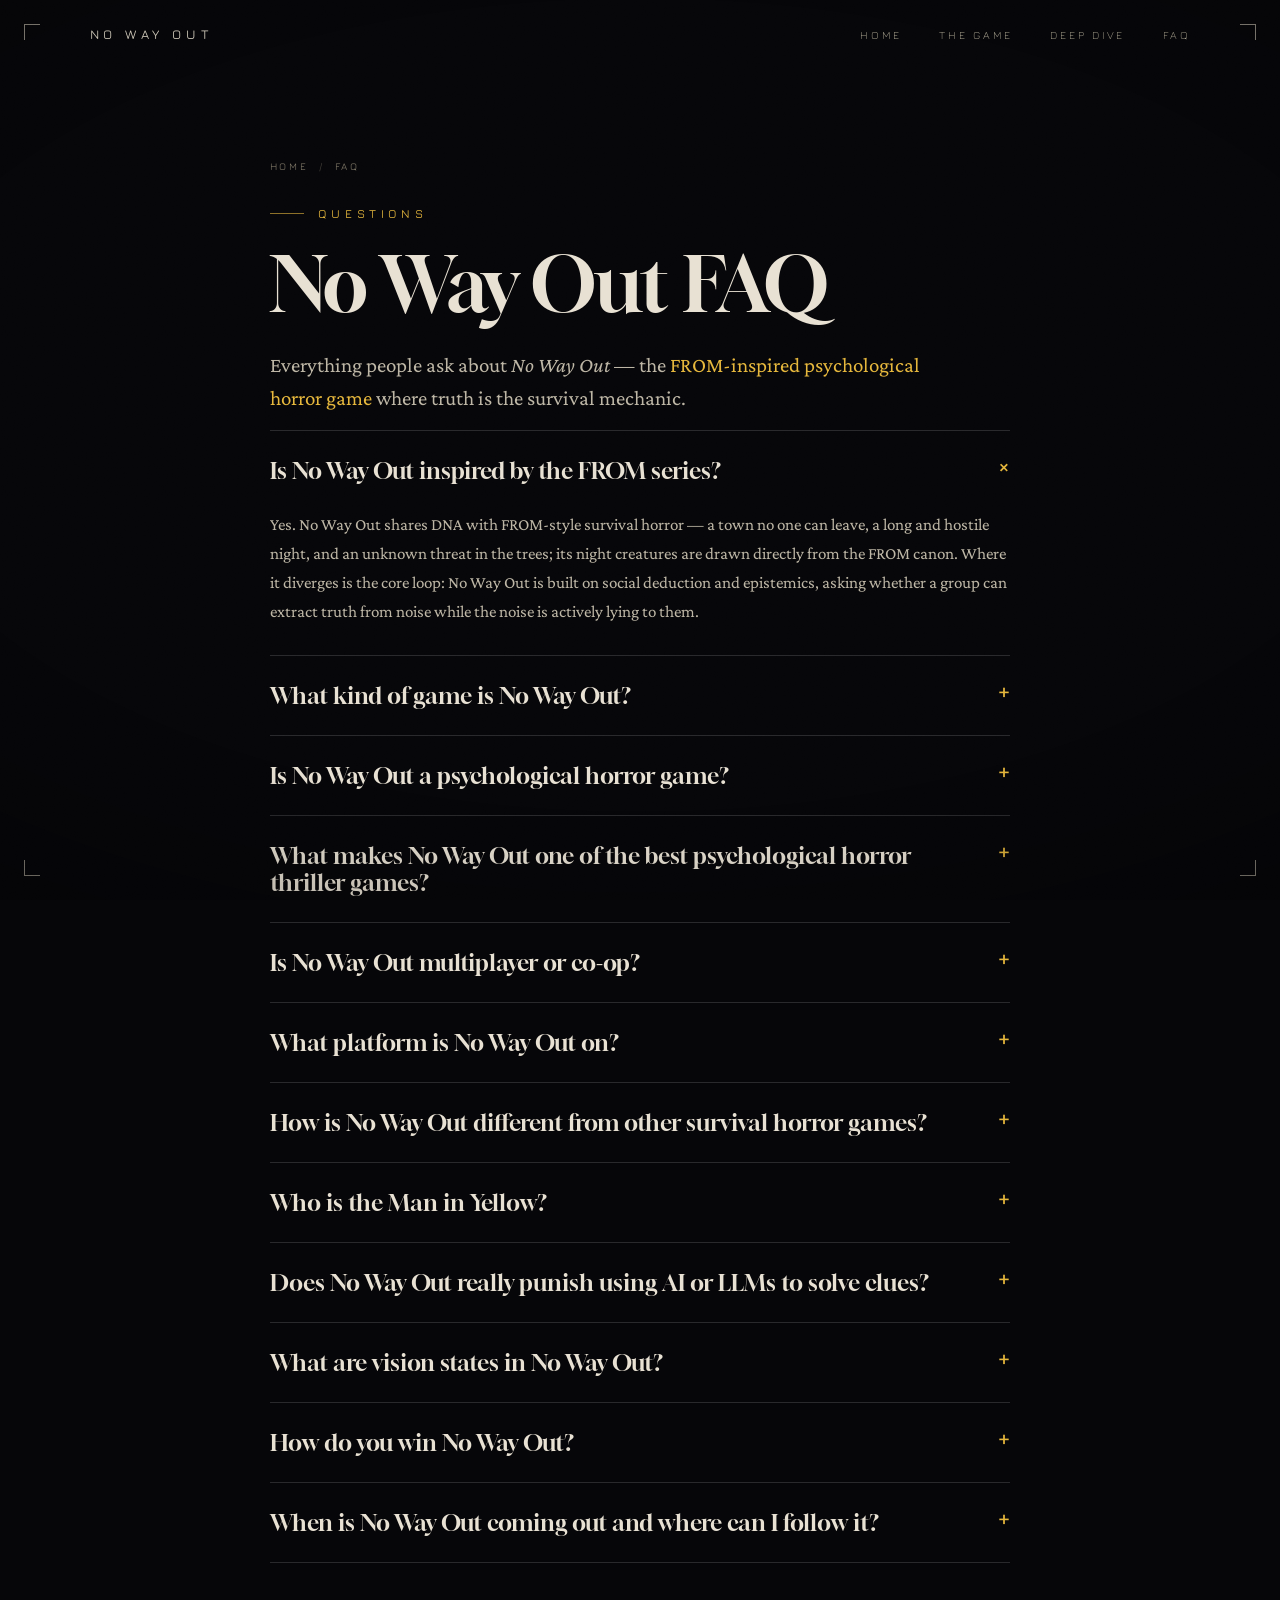
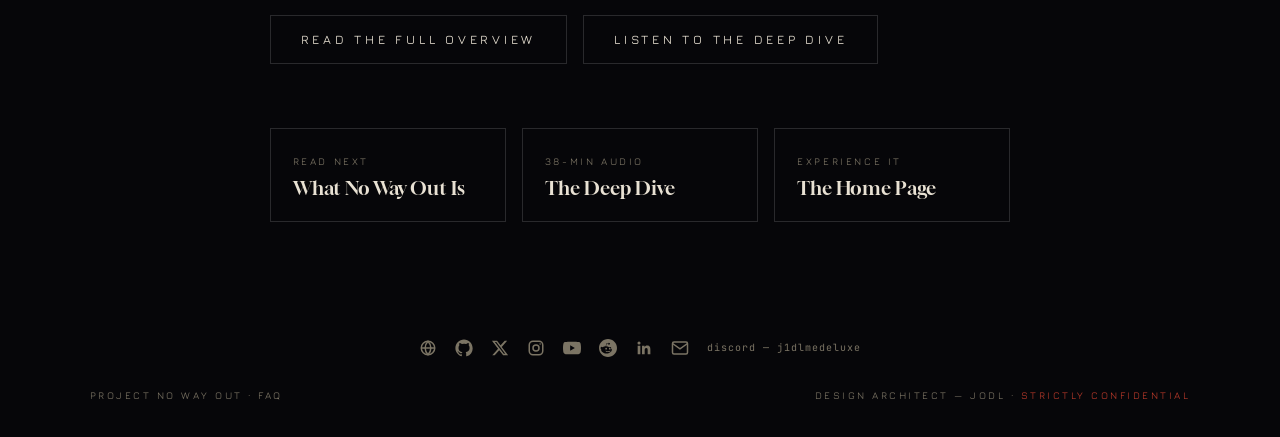
==== faq.html @ 16c3ba52 "seo: add Game, Deep Dive (podcast) and FAQ pages + internal linking New content pages (ranking surfa" ====
<!DOCTYPE html>
<html lang="en">
<head>
<meta charset="UTF-8">
<meta name="viewport" content="width=device-width, initial-scale=1.0">
<title>No Way Out FAQ — Psychological Horror Game Questions Answered</title>
<meta name="description" content="Frequently asked questions about No Way Out — the FROM-inspired psychological horror game for PC. Is it like FROM? Is it multiplayer? Who is the Man in Yellow? How do you win? Answers here.">
<meta name="keywords" content="No Way Out FAQ, No Way Out game, is No Way Out like FROM, FROM inspired game, psychological horror game, best psychological horror game, PC horror game, multiplayer horror, the Man in Yellow, No Way Out release date">
<meta name="author" content="JodLx Studio — Hriddhish Ranjan Sarkar">
<meta name="robots" content="index, follow, max-image-preview:large, max-snippet:-1">
<meta name="theme-color" content="#0a0a0d">
<meta name="color-scheme" content="dark">
<link rel="canonical" href="https://nowayout.jodlx.in/faq.html">

<meta property="og:type" content="article">
<meta property="og:site_name" content="No Way Out">
<meta property="og:title" content="No Way Out — FAQ">
<meta property="og:description" content="Is it like FROM? Is it multiplayer? Who is the Man in Yellow? How do you win? The No Way Out FAQ.">
<meta property="og:url" content="https://nowayout.jodlx.in/faq.html">
<meta property="og:image" content="https://nowayout.jodlx.in/assets/og-image.png">
<meta property="og:image:width" content="1918">
<meta property="og:image:height" content="1078">
<meta property="og:locale" content="en_US">
<meta name="twitter:card" content="summary_large_image">
<meta name="twitter:site" content="@har_ddy">
<meta name="twitter:creator" content="@har_ddy">
<meta name="twitter:title" content="No Way Out — FAQ">
<meta name="twitter:description" content="Is it like FROM? Is it multiplayer? Who is the Man in Yellow? The No Way Out FAQ.">
<meta name="twitter:image" content="https://nowayout.jodlx.in/assets/og-image.png">

<link rel="icon" href="assets/favicon.svg" type="image/svg+xml">
<link rel="apple-touch-icon" href="assets/og-image.png">

<script type="application/ld+json">
{
  "@context": "https://schema.org",
  "@graph": [
    {
      "@type": "BreadcrumbList",
      "itemListElement": [
        { "@type": "ListItem", "position": 1, "name": "Home", "item": "https://nowayout.jodlx.in/" },
        { "@type": "ListItem", "position": 2, "name": "FAQ", "item": "https://nowayout.jodlx.in/faq.html" }
      ]
    },
    {
      "@type": "FAQPage",
      "@id": "https://nowayout.jodlx.in/faq.html#faq",
      "mainEntity": [
        { "@type": "Question", "name": "Is No Way Out inspired by the FROM series?",
          "acceptedAnswer": { "@type": "Answer", "text": "Yes. No Way Out shares DNA with FROM-style survival horror — a town no one can leave, a long and hostile night, and an unknown threat in the trees; its night creatures are drawn directly from the FROM canon. Where it diverges is the core loop: No Way Out is built on social deduction and epistemics, asking whether a group can extract truth from noise while the noise is actively lying to them." } },
        { "@type": "Question", "name": "What kind of game is No Way Out?",
          "acceptedAnswer": { "@type": "Answer", "text": "No Way Out is an asymmetric psychological horror and social-deduction thriller for PC. Survival is the surface, pattern recognition is the game, and discernment — telling truth from a threat that mimics your allies — is the win condition." } },
        { "@type": "Question", "name": "Is No Way Out a psychological horror game?",
          "acceptedAnswer": { "@type": "Answer", "text": "Yes. No Way Out is a psychological horror thriller. The dread comes less from jump scares and more from paranoia, unreliable senses, and the realization that the most trustworthy person among you may be the thing trying to kill you." } },
        { "@type": "Question", "name": "What makes No Way Out one of the best psychological horror thriller games?",
          "acceptedAnswer": { "@type": "Answer", "text": "No Way Out treats horror as a test of epistemology under social pressure. Every match is solvable yet never the same, like chess with fog. That blend of FROM-inspired atmosphere with deep social deduction, real-world lore puzzles, and a threat that weaponizes your own trust is what sets it apart from typical survival-horror games." } },
        { "@type": "Question", "name": "Is No Way Out multiplayer or co-op?",
          "acceptedAnswer": { "@type": "Answer", "text": "Yes. No Way Out is a group game built around 3D proximity voice chat, factions, and social deduction. You survive together — but trust fractures, and information is scarce, physical, and zero-sum, which naturally breeds factions and misdirection within the team." } },
        { "@type": "Question", "name": "What platform is No Way Out on?",
          "acceptedAnswer": { "@type": "Answer", "text": "No Way Out is a PC horror game built for Windows." } },
        { "@type": "Question", "name": "How is No Way Out different from other survival horror games?",
          "acceptedAnswer": { "@type": "Answer", "text": "Most survival horror tests reflexes and resource management. No Way Out removes the neutral UI referee entirely and segregates reality through vision states, so players can no longer trust the game to confirm what is real. The win condition is discernment, not killing a boss." } },
        { "@type": "Question", "name": "Who is the Man in Yellow in No Way Out?",
          "acceptedAnswer": { "@type": "Answer", "text": "The Man in Yellow is the game's apex psychological threat — not a monster but a charismatic, helpful person who arrives the moment a strong player emerges. He is fully briefed, feeds the group accurate information to earn trust, and waits for the wrong moment to collapse it from inside. His only tell is that the town goes neutral around him." } },
        { "@type": "Question", "name": "Does No Way Out really punish using AI or LLMs to solve clues?",
          "acceptedAnswer": { "@type": "Answer", "text": "Yes — through the fraud chain. The game crafts clue fragments with predictable LLM hallucination paths. An AI will confidently return a beautifully structured but subtly wrong answer; following it feels exactly like genuine progress until the terminal link, where it silently disables your safehouse defenses. The lesson is epistemic hygiene: verify your sources." } },
        { "@type": "Question", "name": "What are vision states in No Way Out?",
          "acceptedAnswer": { "@type": "Answer", "text": "Vision states are segregated, individual realities triggered by anomalous artifacts, deep sleep, hallucinogenic flora, or low sanity. The affected player sees high-fidelity phantoms and clues while teammates see only someone shaking or catatonic. Harm taken in a vision translates to real wounds on the body in the waking world." } },
        { "@type": "Question", "name": "How do you win No Way Out?",
          "acceptedAnswer": { "@type": "Answer", "text": "A session ends only when the group commits to an extreme macro-bet: the Exodus (decode the structural map and escape) or the Purge (hunt the entities to their underground nests and destroy the core). Both require absolute coordination and information gathered from high-risk vision states." } },
        { "@type": "Question", "name": "When is No Way Out coming out and where can I follow it?",
          "acceptedAnswer": { "@type": "Answer", "text": "No Way Out is in development by JodLx Studio. Follow the project for updates on X (@har_ddy), Instagram, YouTube, Reddit, and Discord, all linked at the bottom of the site." } }
      ]
    }
  ]
}
</script>

<link rel="stylesheet" href="assets/style.css">
<link rel="stylesheet" href="assets/sections.css">
<link rel="stylesheet" href="assets/pages.css">
</head>
<body data-cycle-phase="night">

<div class="grain"></div>
<div class="vignette-fixed"></div>
<div class="corner-frame tl"></div><div class="corner-frame tr"></div>
<div class="corner-frame bl"></div><div class="corner-frame br"></div>

<nav class="nav">
  <a class="nav-mark" href="index.html">NO WAY OUT</a>
  <div class="nav-links">
    <a href="index.html">Home</a>
    <a href="game.html">The Game</a>
    <a href="podcast.html">Deep Dive</a>
    <a href="faq.html">FAQ</a>
  </div>
</nav>

<main class="page-main">
  <nav class="crumbs" aria-label="Breadcrumb">
    <a href="index.html">Home</a><span class="sep">/</span><span>FAQ</span>
  </nav>

  <div class="page-kicker">Questions</div>
  <h1 class="page-title">No Way Out FAQ</h1>
  <p class="page-lede">Everything people ask about <em>No Way Out</em> — the <span class="hl">FROM-inspired
    psychological horror game</span> where truth is the survival mechanic.</p>

  <div class="faq-list">
    <details class="faq-item" open>
      <summary>Is No Way Out inspired by the FROM series?<span class="faq-mark">+</span></summary>
      <div class="faq-a">Yes. No Way Out shares DNA with FROM-style survival horror — a town no one can leave, a long and
        hostile night, and an unknown threat in the trees; its night creatures are drawn directly from the FROM canon.
        Where it diverges is the core loop: No Way Out is built on social deduction and epistemics, asking whether a
        group can extract truth from noise while the noise is actively lying to them.</div>
    </details>
    <details class="faq-item">
      <summary>What kind of game is No Way Out?<span class="faq-mark">+</span></summary>
      <div class="faq-a">No Way Out is an asymmetric psychological horror and social-deduction thriller for PC. Survival
        is the surface, pattern recognition is the game, and discernment — telling truth from a threat that mimics your
        allies — is the win condition.</div>
    </details>
    <details class="faq-item">
      <summary>Is No Way Out a psychological horror game?<span class="faq-mark">+</span></summary>
      <div class="faq-a">Yes. No Way Out is a psychological horror thriller. The dread comes less from jump scares and
        more from paranoia, unreliable senses, and the realization that the most trustworthy person among you may be the
        thing trying to kill you.</div>
    </details>
    <details class="faq-item">
      <summary>What makes No Way Out one of the best psychological horror thriller games?<span class="faq-mark">+</span></summary>
      <div class="faq-a">No Way Out treats horror as a test of epistemology under social pressure. Every match is
        solvable yet never the same, like chess with fog. That blend of FROM-inspired atmosphere with deep social
        deduction, real-world lore puzzles, and a threat that weaponizes your own trust is what sets it apart from
        typical survival-horror games.</div>
    </details>
    <details class="faq-item">
      <summary>Is No Way Out multiplayer or co-op?<span class="faq-mark">+</span></summary>
      <div class="faq-a">Yes. No Way Out is a group game built around 3D proximity voice chat, factions, and social
        deduction. You survive together — but trust fractures, and information is scarce, physical, and zero-sum, which
        naturally breeds factions and misdirection within the team.</div>
    </details>
    <details class="faq-item">
      <summary>What platform is No Way Out on?<span class="faq-mark">+</span></summary>
      <div class="faq-a">No Way Out is a PC horror game built for Windows.</div>
    </details>
    <details class="faq-item">
      <summary>How is No Way Out different from other survival horror games?<span class="faq-mark">+</span></summary>
      <div class="faq-a">Most survival horror tests reflexes and resource management. No Way Out removes the neutral UI
        referee entirely and segregates reality through vision states, so players can no longer trust the game to confirm
        what is real. The win condition is discernment, not killing a boss.</div>
    </details>
    <details class="faq-item">
      <summary>Who is the Man in Yellow?<span class="faq-mark">+</span></summary>
      <div class="faq-a">The Man in Yellow is the game's apex psychological threat — not a monster but a charismatic,
        helpful person who arrives the moment a strong player emerges. He is fully briefed, feeds the group accurate
        information to earn trust, and waits for the wrong moment to collapse it from inside. His only tell is that the
        town goes neutral around him. Read more on <a href="game.html">the game page</a>.</div>
    </details>
    <details class="faq-item">
      <summary>Does No Way Out really punish using AI or LLMs to solve clues?<span class="faq-mark">+</span></summary>
      <div class="faq-a">Yes — through the fraud chain. The game crafts clue fragments with predictable LLM hallucination
        paths. An AI will confidently return a beautifully structured but subtly wrong answer; following it feels exactly
        like genuine progress until the terminal link, where it silently disables your safehouse defenses. The lesson is
        epistemic hygiene: verify your sources.</div>
    </details>
    <details class="faq-item">
      <summary>What are vision states in No Way Out?<span class="faq-mark">+</span></summary>
      <div class="faq-a">Vision states are segregated, individual realities triggered by anomalous artifacts, deep sleep,
        hallucinogenic flora, or low sanity. The affected player sees high-fidelity phantoms and clues while teammates
        see only someone shaking or catatonic. Harm taken in a vision translates to real wounds on the body in the
        waking world.</div>
    </details>
    <details class="faq-item">
      <summary>How do you win No Way Out?<span class="faq-mark">+</span></summary>
      <div class="faq-a">A session ends only when the group commits to an extreme macro-bet: the Exodus (decode the
        structural map and escape) or the Purge (hunt the entities to their underground nests and destroy the core). Both
        require absolute coordination and information gathered from high-risk vision states.</div>
    </details>
    <details class="faq-item">
      <summary>When is No Way Out coming out and where can I follow it?<span class="faq-mark">+</span></summary>
      <div class="faq-a">No Way Out is in development by JodLx Studio. Follow the project for updates on X (@har_ddy),
        Instagram, YouTube, Reddit, and Discord — all linked at the bottom of this page.</div>
    </details>
  </div>

  <div class="page-cta">
    <a href="game.html" class="btn">Read the full overview</a>
    <a href="podcast.html" class="btn ghost">Listen to the Deep Dive</a>
  </div>

  <div class="related">
    <a href="game.html"><span class="r-k">Read next</span><span class="r-t">What No Way Out Is</span></a>
    <a href="podcast.html"><span class="r-k">38-min audio</span><span class="r-t">The Deep Dive</span></a>
    <a href="index.html"><span class="r-k">Experience it</span><span class="r-t">The Home Page</span></a>
  </div>
</main>

<footer>
  <nav class="footer-socials" aria-label="Connect with the developer">
    <a href="https://portfolio.jodlx.in/" target="_blank" rel="me noopener noreferrer" title="Portfolio" aria-label="Portfolio"><svg viewBox="0 0 24 24" fill="none" stroke="currentColor" stroke-width="2" width="18" height="18"><circle cx="12" cy="12" r="9"/><path d="M3 12h18"/><path d="M12 3c2.5 2.6 3.8 5.7 3.8 9s-1.3 6.4-3.8 9c-2.5-2.6-3.8-5.7-3.8-9S9.5 5.6 12 3z"/></svg></a>
    <a href="https://github.com/JodLHarDxD/no-way-out" target="_blank" rel="me noopener noreferrer" title="GitHub" aria-label="GitHub"><svg viewBox="0 0 24 24" fill="currentColor" width="18" height="18"><path d="M12 .5C5.73.5.5 5.74.5 12.02c0 5.08 3.29 9.39 7.86 10.91.58.11.79-.25.79-.55v-2.02c-3.2.7-3.87-1.37-3.87-1.37-.52-1.33-1.28-1.68-1.28-1.68-1.05-.72.08-.7.08-.7 1.16.08 1.77 1.2 1.77 1.2 1.03 1.77 2.7 1.26 3.36.97.1-.75.4-1.27.73-1.56-2.55-.29-5.23-1.28-5.23-5.7 0-1.26.45-2.28 1.18-3.08-.12-.29-.51-1.46.11-3.05 0 0 .97-.31 3.17 1.18a11 11 0 0 1 5.77 0c2.2-1.49 3.17-1.18 3.17-1.18.62 1.59.23 2.76.11 3.05.74.8 1.18 1.82 1.18 3.08 0 4.43-2.69 5.4-5.25 5.69.41.36.77 1.06.77 2.14v3.17c0 .31.21.67.8.55A10.53 10.53 0 0 0 23.5 12.02C23.5 5.74 18.27.5 12 .5z"/></svg></a>
    <a href="https://x.com/har_ddy" target="_blank" rel="me noopener noreferrer" title="X / Twitter" aria-label="X / Twitter"><svg viewBox="0 0 24 24" fill="currentColor" width="18" height="18"><path d="M18.244 2.25h3.308l-7.227 8.26 8.502 11.24H16.17l-5.214-6.817L4.99 21.75H1.68l7.73-8.835L1.254 2.25H8.08l4.713 6.231zm-1.161 17.52h1.833L7.084 4.126H5.117z"/></svg></a>
    <a href="https://www.instagram.com/jodlxhrs_/" target="_blank" rel="me noopener noreferrer" title="Instagram" aria-label="Instagram"><svg viewBox="0 0 24 24" fill="none" stroke="currentColor" stroke-width="2" width="18" height="18"><rect x="3" y="3" width="18" height="18" rx="5"/><circle cx="12" cy="12" r="4"/><circle cx="17.5" cy="6.5" r="1" fill="currentColor" stroke="none"/></svg></a>
    <a href="https://www.youtube.com/@JodLHrs" target="_blank" rel="me noopener noreferrer" title="YouTube" aria-label="YouTube"><svg viewBox="0 0 24 24" fill="currentColor" width="18" height="18"><path d="M23.5 6.2a3.02 3.02 0 0 0-2.12-2.14C19.5 3.55 12 3.55 12 3.55s-7.5 0-9.38.51A3.02 3.02 0 0 0 .5 6.2 31.5 31.5 0 0 0 0 12a31.5 31.5 0 0 0 .5 5.8 3.02 3.02 0 0 0 2.12 2.14c1.88.51 9.38.51 9.38.51s7.5 0 9.38-.51a3.02 3.02 0 0 0 2.12-2.14A31.5 31.5 0 0 0 24 12a31.5 31.5 0 0 0-.5-5.8zM9.55 15.57V8.43L15.82 12l-6.27 3.57z"/></svg></a>
    <a href="https://www.reddit.com/user/JodlxHrs/" target="_blank" rel="me noopener noreferrer" title="Reddit" aria-label="Reddit"><svg viewBox="0 0 24 24" fill="currentColor" width="18" height="18"><path d="M12 0C5.37 0 0 5.37 0 12c0 6.63 5.37 12 12 12s12-5.37 12-12C24 5.37 18.63 0 12 0zm5.01 13.47c.04.26.06.53.06.8 0 2.73-3.18 4.94-7.1 4.94s-7.1-2.21-7.1-4.94c0-.28.02-.55.07-.82a1.6 1.6 0 0 1-.92-1.45 1.6 1.6 0 0 1 2.72-1.15 7.83 7.83 0 0 1 4.21-1.33l.8-3.76 2.61.56a1.13 1.13 0 1 1 .14.56l-2.34-.5-.71 3.36a7.82 7.82 0 0 1 4.15 1.33 1.6 1.6 0 0 1 2.72 1.16c0 .63-.37 1.18-.92 1.43zM8.4 12.9a1.13 1.13 0 1 0 2.26 0 1.13 1.13 0 0 0-2.26 0zm6.32 2.86c-.74.74-2.27.8-2.72.8-.45 0-1.98-.06-2.72-.8a.3.3 0 0 0-.42.42c.93.93 2.72 1 3.14 1 .42 0 2.21-.07 3.14-1a.3.3 0 1 0-.42-.42zm-.34-1.73a1.13 1.13 0 1 0 0-2.26 1.13 1.13 0 0 0 0 2.26z"/></svg></a>
    <a href="https://www.linkedin.com/in/hriddhish-ranjan-sarkar/" target="_blank" rel="me noopener noreferrer" title="LinkedIn" aria-label="LinkedIn"><svg viewBox="0 0 24 24" fill="currentColor" width="18" height="18"><path d="M20.45 20.45h-3.55v-5.57c0-1.33-.02-3.04-1.85-3.04-1.85 0-2.13 1.44-2.13 2.94v5.67H9.36V9.01h3.41v1.56h.05c.48-.9 1.65-1.85 3.39-1.85 3.62 0 4.29 2.38 4.29 5.48v6.25zM5.34 7.43a2.06 2.06 0 1 1 0-4.12 2.06 2.06 0 0 1 0 4.12zM7.12 20.45H3.56V9.01h3.56v11.44z"/></svg></a>
    <a href="mailto:jodl.hrs03@gmail.com" rel="me" title="Email" aria-label="Email"><svg viewBox="0 0 24 24" fill="none" stroke="currentColor" stroke-width="2" width="18" height="18"><path d="M4 4h16c1.1 0 2 .9 2 2v12c0 1.1-.9 2-2 2H4c-1.1 0-2-.9-2-2V6c0-1.1.9-2 2-2z"/><polyline points="22,6 12,13 2,6"/></svg></a>
    <span class="footer-disc">discord — j1dlmedeluxe</span>
  </nav>
  <span>Project No Way Out &middot; FAQ</span>
  <span>Design Architect — Jodl &middot; <span style="color:var(--blood)">Strictly Confidential</span></span>
</footer>

</body>
</html>
---- assets/style.css ----
/* ============================================================
   NO WAY OUT — core stylesheet
   ============================================================ */

@font-face{font-family:'Gloock';src:url('../fonts/Gloock-Regular.ttf');font-weight:400;font-display:swap}
@font-face{font-family:'Crimson';src:url('../fonts/CrimsonPro-Regular.ttf');font-weight:400;font-display:swap}
@font-face{font-family:'Crimson';src:url('../fonts/CrimsonPro-Italic.ttf');font-weight:400;font-style:italic;font-display:swap}
@font-face{font-family:'Crimson';src:url('../fonts/CrimsonPro-Bold.ttf');font-weight:700;font-display:swap}
@font-face{font-family:'Mono';src:url('../fonts/JetBrainsMono-Regular.ttf');font-weight:400;font-display:swap}
@font-face{font-family:'Mono';src:url('../fonts/JetBrainsMono-Bold.ttf');font-weight:700;font-display:swap}
@font-face{font-family:'Label';src:url('../fonts/Jura-Light.ttf');font-weight:300;font-display:swap}
@font-face{font-family:'Label';src:url('../fonts/Jura-Medium.ttf');font-weight:500;font-display:swap}
@font-face{font-family:'Italiana';src:url('../fonts/Italiana-Regular.ttf');font-display:swap}

:root{
  /* Night palette (default) */
  --void:#050506; --ink:#0a0a0d; --ink2:#101016; --panel:#15141b; --panel2:#1a1924;
  --line: rgba(255,255,255,.08); --line2: rgba(255,255,255,.14);
  --bone:#e8e1d3; --bone2:#bdb6a5; --ash:#7b7464; --ash2:#4d473c;
  --blood:#b8392a; --blood2:#7e2218; --blood-glow: rgba(184,57,42,.35);
  --yellow:#e6b73c; --yellow-hot:#f4d268; --yellow-deep:#7e5e14; --yellow-glow: rgba(230,183,60,.35);
  --moss:#4a8670; --moss-b:#6fae93; --moss-d:#1d352c;
  --vision:#8b6bc4; --vision-b:#ab8fdb;
  --ease: cubic-bezier(.16,.84,.32,1);
  --theme-transition: 4s ease-in-out;
  --cycle-progress: 0;
  --cycle-local: 0;
  --cycle-warmth: 0.1;
  --cycle-brightness: 0;
  --cycle-hue-shift: 220;
  --sky-tint: rgba(82,108,168,0.07);
}

/* Phase-scoped palette shifts (subtle) */
body[data-cycle-phase="dawn"] {
  --void: color-mix(in srgb, #050506 88%, #1d352c 12%);
  --ink: color-mix(in srgb, #0a0a0d 85%, #1d352c 15%);
  --bone: color-mix(in srgb, #e8e1d3 90%, #c8ddd4 10%);
  --yellow-glow: rgba(230,183,60,.28);
}
body[data-cycle-phase="scouting"] {
  --void: color-mix(in srgb, #050506 92%, #2a2824 8%);
  --ink: color-mix(in srgb, #0a0a0d 90%, #1e1c18 10%);
  --bone2: color-mix(in srgb, #bdb6a5 92%, #d4cfc4 8%);
}
body[data-cycle-phase="race"] {
  --void: color-mix(in srgb, #050506 90%, #1a1508 10%);
  --ink: color-mix(in srgb, #0a0a0d 88%, #141008 12%);
  --yellow-glow: rgba(230,183,60,.45);
  --bone: color-mix(in srgb, #e8e1d3 88%, #f0e4c8 12%);
}
body[data-cycle-phase="lockdown"] {
  --void: color-mix(in srgb, #050506 94%, #12100c 6%);
  --ink: color-mix(in srgb, #0a0a0d 92%, #0e0c0a 8%);
  --ash: color-mix(in srgb, #7b7464 90%, #5a5448 10%);
}
body[data-cycle-phase="night"] {
  --void:#060609; --ink:#0d0e15;
}

body {
  transition: background-color var(--theme-transition), color var(--theme-transition);
}
body *:not(canvas):not(svg):not(path):not(line):not(circle) {
  transition: background-color var(--theme-transition), border-color var(--theme-transition), color var(--theme-transition), box-shadow var(--theme-transition);
}

*{margin:0;padding:0;box-sizing:border-box}
html{scroll-behavior:smooth}
body{
  background:var(--void); color:var(--bone2);
  font-family:'Crimson',Georgia,serif;
  overflow-x:hidden;
  -webkit-font-smoothing:antialiased;
}
::selection{background:var(--yellow-deep);color:var(--bone)}

img,canvas{display:block;max-width:100%}
canvas[data-forest],canvas[data-embers],canvas[data-leaves],canvas[data-dust],canvas[data-rain]{max-width:none}
.atmos-canvas{position:absolute;inset:0;width:100%;height:100%;z-index:0;pointer-events:none}
.section > .wrap{position:relative;z-index:5}
a{color:inherit;text-decoration:none}
.sr-only{position:absolute;width:1px;height:1px;overflow:hidden;clip:rect(0,0,0,0)}

/* ---------- grain overlay, global ---------- */
.grain{
  position:fixed;inset:0;z-index:200;pointer-events:none;opacity:.05;mix-blend-mode:overlay;
  background-image:url("data:image/svg+xml,%3Csvg xmlns='http://www.w3.org/2000/svg' width='160' height='160'%3E%3Cfilter id='n'%3E%3CfeTurbulence type='fractalNoise' baseFrequency='0.9' numOctaves='2' stitchTiles='stitch'/%3E%3CfeColorMatrix type='saturate' values='0'/%3E%3C/filter%3E%3Crect width='100%25' height='100%25' filter='url(%23n)'/%3E%3C/svg%3E");
}
#sky-veil{
  position:fixed;inset:0;z-index:198;pointer-events:none;
  background:radial-gradient(120% 80% at 50% 20%, var(--sky-tint) 0%, transparent 65%);
  opacity:.4;transition:opacity 6s ease-in-out, background 6s ease-in-out;
  mix-blend-mode:screen;
}
.vignette-fixed{
  position:fixed;inset:0;z-index:199;pointer-events:none;
  background:radial-gradient(120% 90% at 50% 45%, transparent 50%, rgba(0,0,0,.55) 100%);
}

/* ---------- typography ---------- */
h1,h2,h3{font-family:'Gloock',serif;font-weight:400;letter-spacing:-.01em;line-height:1}
.kicker{
  display:inline-flex;align-items:center;gap:14px;
  font-family:'Label',sans-serif;font-weight:500;font-size:12px;letter-spacing:.4em;
  text-transform:uppercase;color:var(--accent,var(--bone));
}
.kicker::before{content:"";width:30px;height:1px;background:currentColor;opacity:.8}
.eyebrow{
  font-family:'Label',sans-serif;font-weight:300;font-size:10.5px;letter-spacing:.32em;
  text-transform:uppercase;color:var(--ash);
}
.lead{font-size:clamp(18px,1.7vw,22px);line-height:1.55;color:var(--bone2)}
.body-text{font-size:clamp(16px,1.2vw,18px);line-height:1.65;color:var(--bone2)}
.body-text b{color:var(--bone);font-weight:700}
.pull{font-family:'Crimson',serif;font-style:italic;font-weight:400;color:var(--bone);line-height:1.3}
.mono{font-family:'Mono',monospace;font-size:12.5px;letter-spacing:.02em;color:var(--bone2)}
em{font-style:italic}

.section{position:relative;width:100%;overflow:hidden}
.wrap{max-width:1280px;margin:0 auto;padding-left:7vw;padding-right:7vw}
@media(max-width:760px){.wrap{padding-left:24px;padding-right:24px}}

.fog{position:absolute;border-radius:50%;filter:blur(70px);pointer-events:none;z-index:1}

.hairline{height:1px;background:linear-gradient(90deg,transparent,var(--line2),transparent)}

.btn{
  display:inline-flex;align-items:center;gap:12px;padding:16px 30px;
  font-family:'Label',sans-serif;font-weight:500;font-size:12.5px;letter-spacing:.3em;text-transform:uppercase;
  border:1px solid var(--line2);color:var(--bone);background:transparent;cursor:pointer;
  transition:all .4s var(--ease);position:relative;overflow:hidden;
}
.btn::before{
  content:"";position:absolute;inset:0;background:var(--yellow);opacity:0;transition:opacity .4s var(--ease);z-index:-1;
}
.btn:hover{border-color:var(--yellow);color:var(--void)}
.btn:hover::before{opacity:1}
.btn.ghost:hover{color:var(--yellow);border-color:var(--yellow)}
.btn.ghost::before{display:none}

/* hover effects */
.lib-card, .cost-card, .diff-card, .card {
  transition: transform 0.6s var(--ease), box-shadow 0.6s var(--ease), border-color 0.6s var(--ease);
  perspective: 1000px;
}

.lib-card:hover, .cost-card:hover, .diff-card:hover, .card:hover {
  border-color: var(--yellow);
  box-shadow: 0 0 20px var(--yellow-glow);
  animation: nwo-pulse-glow 2s infinite;
}

@keyframes nwo-pulse-glow {
  0%, 100% { box-shadow: 0 0 15px var(--yellow-glow); }
  50% { box-shadow: 0 0 30px var(--yellow-glow); }
}

.body-text, h1, h2, h3, h4 {
  transition: color 0.4s var(--ease);
}
.body-text:hover { color: var(--bone); }
h1:hover, h2:hover, h3:hover, h4:hover { color: var(--yellow-hot); }

/* reveal-on-scroll */
.reveal{opacity:0;transform:translateY(36px);transition:opacity 1s var(--ease),transform 1s var(--ease)}
.reveal.in{opacity:1;transform:translateY(0)}

/* floating animation */
@keyframes nwo-float {
  0%, 100% { transform: translateY(0); }
  50% { transform: translateY(-10px); }
}
.float-anim { animation: nwo-float 4s ease-in-out infinite; }

@keyframes nwo-breathe {
  0%, 100% { background-position: 50% 0%; filter: brightness(1); }
  50% { background-position: 50% 8%; filter: brightness(1.04); }
}
.reveal-delay-1{transition-delay:.12s}
.reveal-delay-2{transition-delay:.24s}
.reveal-delay-3{transition-delay:.36s}
.reveal-delay-4{transition-delay:.48s}

@media (prefers-reduced-motion: reduce){
  *{animation-duration:.001ms !important;animation-iteration-count:1 !important;transition-duration:.001ms !important;scroll-behavior:auto !important}
}

/* focus visibility */
a:focus-visible,button:focus-visible{outline:2px solid var(--yellow);outline-offset:3px}

/* ---------- dev cycle panel (localhost or ?dev only) ---------- */
.cyc-dev{
  position:fixed;left:18px;bottom:18px;z-index:300;width:232px;
  font-family:'Mono',monospace;color:var(--bone2);
  background:rgba(8,8,12,.82);border:1px solid var(--line2);
  backdrop-filter:blur(8px);border-radius:4px;overflow:hidden;
  box-shadow:0 8px 30px rgba(0,0,0,.5);
}
.cyc-dev-head{display:flex;align-items:center;justify-content:space-between;
  padding:8px 10px;border-bottom:1px solid var(--line)}
.cyc-dev-title{font-size:9.5px;letter-spacing:.22em;color:var(--bone)}
.cyc-dev-min{background:none;border:none;color:var(--bone2);cursor:pointer;font-size:15px;line-height:1;padding:0 5px}
.cyc-dev-body{padding:10px;display:flex;flex-direction:column;gap:9px}
.cyc-dev.collapsed .cyc-dev-body{display:none}
.cyc-dev-phases{display:flex;flex-wrap:wrap;gap:5px}
.cyc-dev-phases button{
  flex:1 0 auto;font-family:'Mono';font-size:9px;letter-spacing:.06em;text-transform:uppercase;
  padding:6px 7px;border:1px solid var(--line2);background:transparent;color:var(--bone2);
  cursor:pointer;border-radius:2px;transition:border-color .2s,color .2s,background .2s}
.cyc-dev-phases button:hover{border-color:var(--yellow);color:var(--bone)}
.cyc-dev-phases button.active{border-color:var(--yellow);background:rgba(230,183,60,.14);color:var(--yellow-hot)}
.cyc-dev-slider{width:100%;accent-color:var(--yellow);cursor:pointer}
.cyc-dev-readout{display:flex;justify-content:space-between;font-size:10px;color:var(--ash)}
.cyc-dev-phase-now{color:var(--bone2);text-transform:uppercase;letter-spacing:.1em}
.cyc-dev-pct{color:var(--bone2)}
.cyc-dev-pause{font-family:'Mono';font-size:10px;letter-spacing:.1em;
  padding:7px;border:1px solid var(--line2);background:transparent;color:var(--bone);cursor:pointer;border-radius:2px}
.cyc-dev-pause.on{border-color:var(--yellow);color:var(--yellow)}
---- assets/sections.css ----
/* ============================================================
   NO WAY OUT — section styles
   ============================================================ */

/* ---------- NAV ---------- */
.nav{
  position:fixed;top:0;left:0;right:0;z-index:100;
  display:flex;align-items:center;justify-content:space-between;
  padding:26px 7vw;mix-blend-mode:difference;
  transition:padding .4s var(--ease);
}
.nav.scrolled{padding:16px 7vw;backdrop-filter:blur(6px)}
.nav-mark{font-family:'Label';font-weight:500;font-size:13px;letter-spacing:.35em;color:var(--bone)}
.nav-links{display:flex;gap:38px}
.nav-links a{font-family:'Label';font-weight:300;font-size:11px;letter-spacing:.25em;text-transform:uppercase;color:var(--bone2);transition:color .3s}
.nav-links a:hover{color:var(--yellow)}
@media(max-width:760px){.nav-links{display:none}}

/* ---------- HERO ---------- */
/* .hero is a tall scroll track; .hero-sticky pins the scene for the duration of
   the wordmark stretch/compress choreography, then releases to scroll away. */
.hero{position:relative;z-index:2;height:190vh}
.hero-sticky{
  position:sticky;top:0;height:100svh;min-height:680px;overflow:visible;
  display:flex;flex-direction:column;justify-content:center;
  /* Exact "night" key art (page_01): cool blue-grey top glow → indigo mids → cool vignette */
  background:radial-gradient(130% 85% at 50% 5%,
    #1c1c29 0%,
    #15161f 22%,
    #0e0f17 48%,
    #090a0f 76%,
    #060609 100%);
  background-size:100% 120%;
  animation:nwo-breathe 10s ease-in-out infinite;
}
/* fade tops (crowns dissolve into sky, no hard clip at canvas edge) AND bottoms
   (forest melts into the next section) so the forest reads as one continuous scene */
.hero-trees-far{position:absolute;left:0;right:0;bottom:0;width:100%;height:66%;z-index:2;opacity:.82;
  -webkit-mask-image:linear-gradient(to bottom,transparent 0,#000 14%,#000 68%,transparent 100%);mask-image:linear-gradient(to bottom,transparent 0,#000 14%,#000 68%,transparent 100%)}
.hero-trees-near{position:absolute;left:0;right:0;bottom:-7vh;width:100%;height:59%;z-index:4;
  -webkit-mask-image:linear-gradient(to bottom,transparent 0,#000 16%,#000 56%,transparent 100%);mask-image:linear-gradient(to bottom,transparent 0,#000 16%,#000 56%,transparent 100%)}
.hero-particles{position:absolute;inset:0;width:100%;height:100%;z-index:3;pointer-events:none}
.hero-figure-wrap{position:absolute;z-index:5;pointer-events:none;transition:filter 1.4s ease}
.hero-glow{position:absolute;border-radius:50%;background:radial-gradient(circle,var(--yellow-glow),transparent 70%);pointer-events:none;z-index:3}

.hero-content{position:relative;z-index:10;padding:0 7vw;text-align:center;transform:translateY(15vh)}
.hero-kicker{font-family:'Label';font-weight:300;font-size:13px;letter-spacing:1.1em;color:var(--bone2);
  padding-left:1.1em;opacity:0;animation:hfade 1.2s var(--ease) .4s forwards}
.hero-title{
  font-size:clamp(64px,12vw,196px);color:var(--bone);margin-top:10px;
  opacity:0;letter-spacing:-.01em;white-space:nowrap;
  animation:htitle 1.6s var(--ease) .7s forwards;
  text-shadow:0 0 80px rgba(0,0,0,.8);
}
/* each glyph stretches/thins about its own centre (per-character physics) */
.hero-ch{display:inline-block;transform-origin:50% 0%;backface-visibility:hidden;will-change:transform}
.hero-sub{
  display:flex;align-items:center;justify-content:center;gap:20px;margin-top:20px;
  font-family:'Label';font-weight:300;font-size:clamp(10px,1.1vw,13px);letter-spacing:.4em;
  color:var(--bone2);text-transform:uppercase;opacity:0;animation:hfade 1.2s var(--ease) 1.5s forwards;
}
.hero-sub .ln{width:70px;height:1px;background:linear-gradient(90deg,transparent,var(--ash))}
.hero-sub .ln.r{background:linear-gradient(90deg,var(--ash),transparent)}
.hero-tagline{
  margin-top:30px;font-size:clamp(17px,1.8vw,24px);color:var(--bone2);font-style:italic;
  opacity:0;animation:hfade 1.4s var(--ease) 1.9s forwards;
}
@keyframes hfade{to{opacity:1}}
@keyframes htitle{to{opacity:1}}

.hero-scroll{
  position:absolute;bottom:34px;left:50%;transform:translateX(-50%);z-index:10;
  display:flex;flex-direction:column;align-items:center;gap:10px;
  opacity:0;animation:hfade 1s ease 2.6s forwards;
}
.hero-scroll .line{width:1px;height:42px;background:linear-gradient(180deg,var(--ash),transparent);
  animation:scrolldraw 2.4s ease-in-out infinite}
@keyframes scrolldraw{0%{transform:scaleY(0);transform-origin:top}50%{transform:scaleY(1);transform-origin:top}50.01%{transform-origin:bottom}100%{transform:scaleY(0);transform-origin:bottom}}
.hero-scroll span{font-family:'Label';font-size:10px;letter-spacing:.3em;color:var(--ash);text-transform:uppercase}

@media(max-width:760px){
  .hero-sticky{min-height:760px}
  .hero-content{padding-bottom:7vh}
  .hero-trees-far{height:40%}
  .hero-trees-near{height:30%}
  .hero-sub{flex-direction:column;gap:8px}
  .hero-sub .ln{display:none}
}

.corner-frame{position:fixed;z-index:50;width:16px;height:16px;border-color:var(--line2);pointer-events:none;opacity:.7}
.corner-frame.tl{top:24px;left:24px;border-top:1px solid;border-left:1px solid}
.corner-frame.tr{top:24px;right:24px;border-top:1px solid;border-right:1px solid}
.corner-frame.bl{bottom:24px;left:24px;border-bottom:1px solid;border-left:1px solid}
.corner-frame.br{bottom:24px;right:24px;border-bottom:1px solid;border-right:1px solid}
@media(max-width:760px){.corner-frame{display:none}}

/* ---------- THESIS ---------- */
.thesis{
  background: transparent;
  padding:14vh 0;position:relative;
}
.thesis-q{font-family:'Crimson';font-style:italic;font-weight:400;
  font-size:clamp(26px,3.6vw,46px);line-height:1.4;max-width:1100px;color:var(--bone)}
.thesis-q .hl{color:var(--yellow)}
.thesis-grid{display:grid;grid-template-columns:1.1fr 1fr;gap:70px;margin-top:8vh;align-items:start}
@media(max-width:860px){.thesis-grid{grid-template-columns:1fr;gap:36px}}
.thesis-trinity{display:flex;flex-direction:column;gap:18px}
.trinity-row{display:flex;align-items:baseline;gap:18px;padding-bottom:16px;border-bottom:1px solid var(--line)}
.trinity-row:last-child{border-bottom:none}
.trinity-num{font-family:'Mono';font-size:12px;color:var(--ash);width:24px}
.trinity-word{font-family:'Italiana';font-size:26px;color:var(--bone)}
.trinity-word.y{color:var(--yellow)}

/* ---------- WAR DIAGRAM ---------- */
.war{
  background:radial-gradient(110% 90% at 50% 40%, var(--void) 0%, var(--ink) 80%);
  padding:16vh 0;position:relative;
}
.war-center-glow{animation:war-glow-pulse 5s ease-in-out infinite}
@keyframes war-glow-pulse{
  0%,100%{opacity:1}
  50%{opacity:.55}
}
.war-diagram{position:relative;width:100%;max-width:980px;margin:8vh auto 0;aspect-ratio:16/11.4}
.war-svg{position:absolute;inset:0;width:100%;height:100%}
.war-node{position:absolute;text-align:center;transform:translate(-50%,-50%);width:240px}
.war-node h3{font-size:clamp(22px,2.6vw,34px);margin-top:14px}
.war-node p{font-family:'Mono';font-size:11px;color:var(--bone2);margin-top:6px;letter-spacing:.02em}
.war-dot{width:14px;height:14px;border-radius:50%;margin:0 auto;}

.hide-mobile{display:block}
.show-mobile{display:none}
.war-mobile{max-width:480px;margin:0 auto}
.war-mobile-node{text-align:center;padding:20px 0}
.war-mobile-node h3{font-size:24px;margin-top:12px}
.war-mobile-node p{font-family:'Mono';font-size:11px;color:var(--bone2);margin-top:6px}
.war-mobile-line{width:1px;height:34px;background:linear-gradient(180deg,var(--line2),var(--line2));margin:0 auto;opacity:.5}
.war-mobile-pair{display:flex;gap:14px}
.war-mobile-pair .war-mobile-node{flex:1}

@media(max-width:760px){
  .hide-mobile{display:none}
  .show-mobile{display:block}
}

/* ---------- TOWN (organic / leaves) ---------- */
.town{background:linear-gradient(180deg,var(--ink) 0%, #0c1410 100%);padding:16vh 0;position:relative}
.town-leaves{position:absolute;inset:0;width:100%;height:100%;z-index:2;pointer-events:none}
.town-headline{font-size:clamp(30px,4.4vw,54px);max-width:980px;margin-top:6vh}
.town-headline .safe{color:var(--ash2);text-decoration:line-through;text-decoration-color:var(--blood);text-decoration-thickness:2px}
.town-headline .assist{color:var(--moss-b)}
.town-cards{display:grid;grid-template-columns:1fr 1fr;gap:30px;margin-top:7vh}
@media(max-width:760px){.town-cards{grid-template-columns:1fr}}
.card{background:rgba(255,255,255,.02);border:1px solid var(--line);border-radius:2px;padding:32px 34px;position:relative}
.card .edge{position:absolute;left:0;top:0;bottom:0;width:3px;background:var(--accent,var(--moss-b))}

/* ---------- LIBRARY ---------- */
.library{
  background:radial-gradient(130% 90% at 70% 10%,
    color-mix(in srgb, var(--ink) 90%, var(--yellow-deep) 10%) 0%,
    var(--void) 65%);
  padding:16vh 0;position:relative;
}
.lib-grid{display:grid;grid-template-columns:repeat(5,1fr);gap:18px;margin-top:7vh}
@media(max-width:980px){.lib-grid{grid-template-columns:repeat(2,1fr)}}
@media(max-width:520px){.lib-grid{grid-template-columns:1fr}}
.lib-card{
  background:linear-gradient(165deg,var(--panel2),var(--ink));border:1px solid var(--line);
  padding:24px 22px;display:flex;flex-direction:column;min-height:300px;
  transition:transform .5s var(--ease),border-color .5s var(--ease);
}
.lib-card:hover{transform:translateY(-6px);border-color:var(--yellow-deep)}
.lib-card .idx{font-family:'Mono';font-size:10px;color:var(--ash)}
.lib-card h4{font-family:'Italiana';font-size:25px;color:var(--yellow);margin:12px 0 2px}
.lib-card .tag{font-family:'Mono';font-size:9.5px;color:var(--ash);letter-spacing:.06em}
.lib-card .desc{font-size:14px;margin-top:14px;color:var(--bone2)}
.lib-card .maps{margin-top:auto;padding-top:14px;border-top:1px solid var(--line);font-family:'Mono';font-size:10px;color:var(--bone2);line-height:1.6}
.lib-card .maps b{color:var(--yellow)}
.lib-card .maps b{color:var(--yellow)}

/* ---------- DREAM (vision) ---------- */
.dream{
  background:radial-gradient(120% 90% at 30% 10%, #16101f 0%, #0a0810 55%, #050506 100%);
  background-size:100% 115%;
  animation:nwo-breathe 11s ease-in-out infinite;
  padding:16vh 0;position:relative;
}
.dream-grid{display:grid;grid-template-columns:1fr 1fr;gap:40px;margin-top:7vh}
@media(max-width:860px){.dream-grid{grid-template-columns:1fr}}
.dream-symbols{display:flex;gap:14px;flex-wrap:wrap;margin-top:16px;align-items:baseline}
.dream-symbols .sym{font-family:'Italiana';font-size:26px;color:var(--bone)}
.dream-symbols .num{font-family:'Mono';font-size:24px;color:var(--vision-b)}

/* ---------- MAN IN YELLOW — the signature section ---------- */
.mny{
  position:relative;min-height:120vh;
  background:radial-gradient(110% 100% at 78% 50%, #1a1505 0%, #0d0a07 42%, #050506 100%);
  overflow:hidden;display:flex;align-items:center;
}
.mny-fog{position:absolute;inset:0;width:100%;height:100%;z-index:1;pointer-events:none}
.mny-content{position:relative;z-index:10;padding:14vh 7vw}
.mny-title{font-size:clamp(54px,8vw,118px);color:var(--yellow);line-height:.95;
  text-shadow:0 0 60px rgba(230,183,60,.25)}
.mny-figure-stage{
  position:absolute;right:8vw;top:50%;transform:translateY(-50%);
  width:min(28vw,380px);height:min(100vh,760px);z-index:4;
  display:flex;align-items:center;justify-content:center;pointer-events:none;
}
.mny-rows{display:flex;flex-direction:column;gap:18px;max-width:680px;margin-top:34px}
.mny-row{display:flex;gap:22px;align-items:flex-start}
.mny-row .lab{font-family:'Label';font-weight:500;font-size:11px;letter-spacing:.28em;color:var(--yellow);width:160px;flex-shrink:0;text-transform:uppercase;padding-top:3px}
.mny-trap{margin-top:30px;max-width:680px;padding:22px 26px;background:rgba(0,0,0,.35);border:1px solid var(--yellow-deep);border-left:3px solid var(--yellow)}

@media(max-width:900px){
  .mny{min-height:auto;padding-bottom:8vh;flex-direction:column;align-items:stretch}
  .mny-figure-stage{
    position:relative;right:auto;top:auto;transform:none;order:1;
    width:90px;height:200px;margin:2vh auto 0;opacity:.9;
  }
  .mny-content{padding:6vh 7vw 0;order:0}
  .mny-row{flex-direction:column;gap:6px}
  .mny-row .lab{width:auto}
}

/* ---------- COST / strong player ---------- */
.cost{
  background:radial-gradient(120% 80% at 50% 30%,
    color-mix(in srgb, var(--ink) 88%, var(--blood2) 12%) 0%,
    var(--void) 70%);
  padding:16vh 0;position:relative;
}
.cost-grid{display:grid;grid-template-columns:repeat(3,1fr);gap:24px;margin-top:7vh}
@media(max-width:860px){.cost-grid{grid-template-columns:1fr}}
.cost-card{background:rgba(255,255,255,.02);border:1px solid var(--line);padding:30px 28px}
.cost-card .n{font-family:'Mono';font-size:42px;color:var(--blood2);line-height:1}
.cost-card h4{font-family:'Label';font-weight:500;font-size:12px;letter-spacing:.22em;color:var(--blood);margin:14px 0 10px;text-transform:uppercase}

/* ---------- LOOP (clock) ---------- */
.loop{
  background:radial-gradient(100% 90% at 30% 50%,
    color-mix(in srgb, var(--void) 90%, var(--moss-d) 10%) 0%,
    var(--void) 60%);
  padding:16vh 0;position:relative;
}
.loop-wrap{display:grid;grid-template-columns:.9fr 1.1fr;gap:60px;margin-top:7vh;align-items:center}
@media(max-width:900px){.loop-wrap{grid-template-columns:1fr}}
.loop-clock{position:relative;width:100%;max-width:440px;margin:0 auto;aspect-ratio:1}
.loop-list{display:flex;flex-direction:column;gap:0}
.loop-item{padding:18px 0;border-bottom:1px solid var(--line);display:flex;gap:20px;align-items:baseline;
  border-left:2px solid transparent;padding-left:12px;margin-left:-12px;
  transition:border-color 1.2s ease, box-shadow 1.2s ease, background 1.2s ease;
}
.loop-item.active{
  border-left-color:var(--accent);
  box-shadow:inset 4px 0 24px color-mix(in srgb, var(--accent) 25%, transparent);
  background:rgba(255,255,255,.015);
}
.loop-item:last-child{border-bottom:none}
.loop-item .time{font-family:'Mono';font-size:11px;color:var(--accent);width:130px;flex-shrink:0}
.loop-item .desc{font-size:14.5px}

/* ---------- DIFFICULTY ---------- */
.diff{
  background:radial-gradient(110% 80% at 50% 20%,
    color-mix(in srgb, var(--ink) 92%, var(--ash2) 8%) 0%,
    var(--void) 68%);
  padding:16vh 0;position:relative;
}
.diff-grid{display:grid;grid-template-columns:repeat(3,1fr);gap:24px;margin-top:7vh}
@media(max-width:860px){.diff-grid{grid-template-columns:1fr}}
.diff-card{padding:30px 30px;border-top:3px solid var(--accent);background:rgba(255,255,255,.015)}
.diff-card h4{font-size:28px;margin:12px 0 16px;color:var(--accent)}
.diff-card .lines{font-family:'Mono';font-size:11.5px;line-height:2;color:var(--bone2)}

/* ---------- VICTORY ---------- */
.victory{
  position:relative;padding:16vh 0 20vh;
  background:radial-gradient(120% 100% at 50% 110%, #1a0c0a 0%, #0c0809 42%, #050506 100%);
  background-size:100% 115%;
  animation:nwo-breathe 9s ease-in-out infinite;
}
.victory-grid{display:grid;grid-template-columns:1fr 1fr;gap:30px;margin-top:7vh}
@media(max-width:760px){.victory-grid{grid-template-columns:1fr}}
.victory-turn{margin-top:6vh;padding-top:5vh;border-top:1px solid var(--blood2);max-width:1100px}
.victory-pull{
  margin-top:10vh;font-size:clamp(22px,3.4vw,38px);text-align:center;color:var(--bone);
  max-width:1200px;margin-left:auto;margin-right:auto;line-height:1.3;
}
.victory-pull .y{color:var(--blood)}

/* ---------- CODA / final CTA ---------- */
.coda{position:relative;min-height:100vh;display:flex;flex-direction:column;justify-content:flex-end;
  background:radial-gradient(130% 90% at 50% 100%, #0e0c14 0%, #050506 60%);
  background-size:100% 120%;
  animation:nwo-breathe 12s ease-in-out infinite;
}
.coda-trees{position:absolute;left:0;right:0;bottom:0;width:100%;height:60%;z-index:2;opacity:.55}
.coda-content{position:relative;z-index:10;padding:14vh 7vw 10vh;text-align:center}
.coda-table{max-width:760px;margin:7vh auto 0;text-align:left}
.coda-row{display:flex;gap:24px;padding:11px 0;border-bottom:1px solid var(--line);font-family:'Mono';font-size:13px}
.coda-row:last-child{border-bottom:none}
.coda-row .k{width:200px;flex-shrink:0;letter-spacing:.04em}
.coda-row .v{color:var(--ash)}
.coda-question{margin-top:8vh;font-size:clamp(24px,3.6vw,38px);color:var(--bone)}
.coda-cta{margin-top:6vh;display:flex;gap:20px;justify-content:center;flex-wrap:wrap}

/* ---------- INTERCEPT — the discussion / found-audio section ---------- */
.intercept{
  position:relative;padding:16vh 0;
  background:linear-gradient(180deg, #0a0a0b 0%, #0d0d10 50%, #0a0a0b 100%);
  border-top:1px solid var(--line);border-bottom:1px solid var(--line);
}
.intercept-tag{
  display:inline-flex;align-items:center;gap:10px;
  font-family:'Mono';font-size:11px;letter-spacing:.18em;color:var(--int-accent,#9a9690);
  padding:6px 12px;border:1px solid rgba(154,150,144,.3);background:rgba(154,150,144,.05);
}
.intercept-tag .dot{width:6px;height:6px;border-radius:50%;background:#c0392b;animation:recdot 1.6s ease-in-out infinite;flex-shrink:0}
@keyframes recdot{0%,100%{opacity:1}50%{opacity:.25}}
@media(max-width:480px){.intercept-tag{font-size:9.5px;letter-spacing:.12em}}

.intercept-head{display:grid;grid-template-columns:1.3fr 1fr;gap:60px;margin-top:5vh;align-items:start}
@media(max-width:900px){.intercept-head{grid-template-columns:1fr;gap:30px}}
.intercept-quotes{display:flex;flex-direction:column;gap:18px}
.iq{
  padding:18px 22px;border-left:2px solid rgba(154,150,144,.35);background:rgba(255,255,255,.015);
  cursor:pointer;transition:border-color .35s var(--ease),background .35s var(--ease),transform .35s var(--ease);
}
.iq:hover{border-left-color:#c0392b;background:rgba(192,57,43,.06);transform:translateX(4px)}
.iq p{font-family:'Crimson';font-style:italic;font-size:15.5px;color:var(--bone2);line-height:1.5}
.iq .iq-t{font-family:'Mono';font-size:10px;color:#857;color:rgba(154,150,144,.7);margin-top:8px;letter-spacing:.08em}

.player{
  background:rgba(0,0,0,.3);border:1px solid var(--line2);padding:28px 30px;position:relative;overflow:hidden;
}
.player::before{
  content:"";position:absolute;inset:0;pointer-events:none;opacity:.04;mix-blend-mode:overlay;z-index:0;
  background-image:repeating-linear-gradient(0deg,#fff 0 1px,transparent 1px 3px);
  animation:scanline-drift 8s linear infinite;
}
@keyframes scanline-drift{
  0%{transform:translateY(0)}
  100%{transform:translateY(6px)}
}
.player-top{display:flex;align-items:center;justify-content:space-between;position:relative;z-index:1}
.player-title{font-family:'Label';font-weight:500;font-size:11px;letter-spacing:.22em;color:var(--bone);text-transform:uppercase}
.player-sub{font-family:'Mono';font-size:10px;color:var(--ash);margin-top:4px}

.player-controls{display:flex;align-items:center;gap:18px;margin-top:22px;position:relative;z-index:1}
.play-btn{
  width:52px;height:52px;border-radius:50%;border:1px solid rgba(154,150,144,.4);background:rgba(255,255,255,.03);
  display:flex;align-items:center;justify-content:center;cursor:pointer;flex-shrink:0;
  transition:border-color .3s,background .3s;
}
.play-btn:hover{border-color:#c0392b;background:rgba(192,57,43,.1)}
.play-btn svg{width:18px;height:18px;fill:var(--bone)}

.scrub-wrap{flex:1;display:flex;flex-direction:column;gap:8px}
.waveform{position:relative;height:46px;cursor:pointer}
.waveform canvas{width:100%;height:100%;display:block}
.waveform-progress{position:absolute;top:0;bottom:0;left:0;width:0%;pointer-events:none;
  background:linear-gradient(90deg,rgba(192,57,43,.18),rgba(192,57,43,.05));border-right:1px solid rgba(192,57,43,.6)}
.time-row{display:flex;justify-content:space-between;font-family:'Mono';font-size:10.5px;color:var(--ash)}

.chapters{display:flex;flex-wrap:wrap;gap:8px;margin-top:20px;position:relative;z-index:1}
.chapter-pill{
  font-family:'Mono';font-size:10px;letter-spacing:.03em;color:var(--bone2);
  padding:7px 12px;border:1px solid var(--line2);cursor:pointer;background:transparent;
  transition:all .3s var(--ease);
}
.chapter-pill:hover{border-color:#c0392b;color:var(--bone)}
.chapter-pill.active{border-color:#c0392b;background:rgba(192,57,43,.12);color:var(--bone)}

.transcript-panel{
  margin-top:5vh;max-height:420px;overflow-y:auto;padding-right:16px;position:relative;
  border-top:1px solid var(--line);padding-top:24px;
}
.transcript-panel::-webkit-scrollbar{width:5px}
.transcript-panel::-webkit-scrollbar-thumb{background:var(--line2)}
.t-seg{
  padding:10px 14px;border-radius:2px;cursor:pointer;font-size:14.5px;line-height:1.55;color:var(--ash);
  transition:color .3s,background .3s;margin-bottom:2px;
}
.t-seg:hover{color:var(--bone2);background:rgba(255,255,255,.02)}
.t-seg.active{color:var(--bone);background:rgba(192,57,43,.08);border-left:2px solid #c0392b;padding-left:12px}
.t-seg .ts{font-family:'Mono';font-size:10px;color:rgba(154,150,144,.6);margin-right:10px}

.intercept-note{margin-top:5vh;font-family:'Mono';font-size:11px;color:var(--ash);max-width:640px;line-height:1.7}

footer{position:relative;z-index:10;padding:5vh 7vw 4vh;display:flex;justify-content:space-between;
  font-family:'Label';font-size:10px;letter-spacing:.25em;color:var(--ash);text-transform:uppercase;flex-wrap:wrap;gap:10px}

.footer-socials{flex-basis:100%;display:flex;flex-wrap:wrap;gap:18px;justify-content:center;align-items:center;margin-bottom:22px}
.footer-socials a,.footer-socials .footer-disc-ic{color:var(--ash);display:inline-flex;align-items:center;
  transition:color .25s var(--ease),transform .25s var(--ease)}
.footer-socials a:hover{color:var(--yellow-hot);transform:translateY(-2px)}
.footer-socials .footer-disc-ic{cursor:default}
.footer-socials .footer-disc{font-family:'Mono';font-size:10px;letter-spacing:.1em;color:var(--ash);text-transform:none}

/* ---------- global mobile section rhythm ---------- */
@media(max-width:760px){
  .thesis,.war,.town,.library,.dream,.cost,.loop,.diff,.intercept{padding-top:9vh;padding-bottom:9vh}
  .victory{padding-top:9vh;padding-bottom:11vh}
  .thesis-grid{margin-top:5vh}
  .lib-grid{margin-top:5vh}
  .town-cards,.cost-grid,.diff-grid,.victory-grid{margin-top:5vh}
  .war-diagram{margin-top:5vh}
  .player{padding:22px 18px}
  .player-controls{flex-wrap:wrap}
  .transcript-panel{max-height:340px}
}
---- assets/pages.css ----
/* ============================================================
   NO WAY OUT — content pages (game / podcast / faq)
   Reuses :root vars, fonts, .nav, .grain, footer from style.css + sections.css
   ============================================================ */

.page-main{
  position:relative;z-index:10;
  max-width:920px;margin:0 auto;
  padding:160px 7vw 8vh;
}
@media(max-width:760px){ .page-main{padding:120px 7vw 8vh} }

/* breadcrumb */
.crumbs{font-family:'Label';font-size:10px;letter-spacing:.28em;text-transform:uppercase;color:var(--ash);margin-bottom:34px}
.crumbs a{color:var(--ash);transition:color .3s var(--ease)}
.crumbs a:hover{color:var(--yellow)}
.crumbs .sep{margin:0 10px;opacity:.5}

/* page header */
.page-kicker{font-family:'Label';font-weight:500;font-size:12px;letter-spacing:.4em;text-transform:uppercase;color:var(--yellow);display:flex;align-items:center;gap:14px}
.page-kicker::before{content:"";width:34px;height:1px;background:var(--yellow);opacity:.6}
.page-title{font-family:'Gloock',serif;font-weight:400;font-size:clamp(38px,7vw,76px);line-height:1.02;color:var(--bone);margin:24px 0 0}
.page-lede{font-family:'Crimson',serif;font-size:clamp(17px,2.3vw,21px);line-height:1.6;color:var(--bone2);max-width:680px;margin:26px 0 0}
.page-lede .hl{color:var(--yellow)}
.page-rule{height:1px;background:linear-gradient(90deg,var(--line2),transparent);margin:48px 0}

/* long-form prose */
.prose{font-family:'Crimson',serif;font-size:18px;line-height:1.78;color:var(--bone2)}
.prose > * + *{margin-top:1.15em}
.prose h2{font-family:'Gloock',serif;font-weight:400;font-size:clamp(26px,4vw,38px);color:var(--bone);line-height:1.1;margin-top:1.8em}
.prose h3{font-family:'Label';font-weight:500;font-size:14px;letter-spacing:.22em;text-transform:uppercase;color:var(--yellow);margin-top:1.7em}
.prose p{margin-top:1.05em}
.prose b,.prose strong{color:var(--bone);font-weight:700}
.prose em{font-style:italic;color:var(--bone)}
.prose a{color:var(--yellow);text-decoration:underline;text-decoration-color:var(--yellow-deep);text-underline-offset:3px;transition:color .3s var(--ease)}
.prose a:hover{color:var(--yellow-hot)}
.prose ul{list-style:none;margin-top:1.1em;padding:0}
.prose ul li{position:relative;padding-left:26px;margin-top:.7em}
.prose ul li::before{content:"";position:absolute;left:4px;top:.62em;width:6px;height:6px;background:var(--yellow);transform:rotate(45deg);opacity:.8}
.prose blockquote{border-left:2px solid var(--blood);padding:6px 0 6px 26px;margin:1.6em 0;font-style:italic;color:var(--bone);font-size:1.05em}

/* feature cards (game page pillars / threats) */
.card-grid{display:grid;grid-template-columns:repeat(auto-fit,minmax(260px,1fr));gap:20px;margin-top:34px}
.feature-card{border:1px solid var(--line2);padding:26px 24px;background:rgba(255,255,255,.012);transition:border-color .4s var(--ease),transform .4s var(--ease)}
.feature-card:hover{border-color:var(--yellow);transform:translateY(-3px)}
.feature-card .fc-num{font-family:'Mono';font-size:11px;letter-spacing:.18em;color:var(--yellow)}
.feature-card h3{font-family:'Gloock',serif;font-weight:400;font-size:21px;color:var(--bone);margin:12px 0 10px}
.feature-card p{font-family:'Crimson',serif;font-size:15.5px;line-height:1.6;color:var(--bone2);margin:0}
.feature-card.blood:hover{border-color:var(--blood)}
.feature-card.blood .fc-num{color:var(--blood)}

/* FAQ */
.faq-list{margin-top:14px;border-top:1px solid var(--line2)}
.faq-item{border-bottom:1px solid var(--line2)}
.faq-item summary{list-style:none;cursor:pointer;padding:26px 0;display:flex;align-items:flex-start;justify-content:space-between;gap:24px;
  font-family:'Gloock',serif;font-weight:400;font-size:clamp(18px,2.6vw,23px);color:var(--bone);transition:color .3s var(--ease)}
.faq-item summary::-webkit-details-marker{display:none}
.faq-item summary:hover{color:var(--yellow)}
.faq-item .faq-mark{font-family:'Mono';font-size:20px;color:var(--yellow);flex:0 0 auto;line-height:1;transition:transform .35s var(--ease)}
.faq-item[open] .faq-mark{transform:rotate(45deg)}
.faq-item .faq-a{font-family:'Crimson',serif;font-size:17px;line-height:1.72;color:var(--bone2);padding:0 0 28px;max-width:760px}
.faq-item .faq-a a{color:var(--yellow);text-decoration:underline;text-underline-offset:3px}

/* podcast player + transcript */
.pod-chapters{display:flex;flex-wrap:wrap;gap:10px;margin-top:28px}
.pod-chapters .chap{font-family:'Label';font-size:10.5px;letter-spacing:.14em;text-transform:uppercase;color:var(--bone2);
  border:1px solid var(--line2);background:transparent;padding:9px 14px;cursor:pointer;transition:border-color .3s var(--ease),color .3s var(--ease)}
.pod-chapters .chap:hover{border-color:var(--yellow);color:var(--yellow)}
.pod-chapters .chap .ct{color:var(--yellow-deep);margin-right:8px;font-family:'Mono';font-size:10px}
.tr-time{flex:0 0 56px;font-family:'Mono';font-size:12px;color:var(--yellow-deep);padding-top:2px;font-variant-numeric:tabular-nums;cursor:pointer;background:none;border:0;text-align:left;transition:color .25s var(--ease)}
.tr-time:hover{color:var(--yellow-hot)}
.podcast-meta{display:flex;flex-wrap:wrap;gap:18px 34px;margin-top:24px;font-family:'Label';font-size:11px;letter-spacing:.22em;text-transform:uppercase;color:var(--ash)}
.podcast-meta b{color:var(--bone);font-weight:500}
.podcast-player{margin:36px 0 0;padding:24px;border:1px solid var(--line2);background:rgba(255,255,255,.015)}
.podcast-player audio{width:100%;display:block;filter:saturate(.6) contrast(1.05)}
.transcript{margin-top:10px}
.transcript-head{display:flex;align-items:center;gap:16px;margin:54px 0 22px}
.transcript-head h2{font-family:'Gloock',serif;font-weight:400;font-size:clamp(24px,4vw,34px);color:var(--bone);margin:0}
.transcript-head .line{flex:1;height:1px;background:linear-gradient(90deg,var(--line2),transparent)}
.tr-seg{display:flex;gap:18px;padding:9px 0;border-bottom:1px solid rgba(255,255,255,.04)}
.tr-seg:hover{background:rgba(230,183,60,.03)}
.tr-text{font-family:'Crimson',serif;font-size:16.5px;line-height:1.62;color:var(--bone2)}

/* CTA row */
.page-cta{display:flex;flex-wrap:wrap;gap:16px;margin-top:52px}

/* related links */
.related{margin-top:64px;display:grid;grid-template-columns:repeat(auto-fit,minmax(220px,1fr));gap:16px}
.related a{border:1px solid var(--line2);padding:22px 22px;display:block;transition:border-color .4s var(--ease),transform .4s var(--ease)}
.related a:hover{border-color:var(--yellow);transform:translateY(-3px)}
.related a .r-k{font-family:'Label';font-size:10px;letter-spacing:.26em;text-transform:uppercase;color:var(--ash)}
.related a .r-t{font-family:'Gloock',serif;font-size:19px;color:var(--bone);margin-top:8px;display:block}
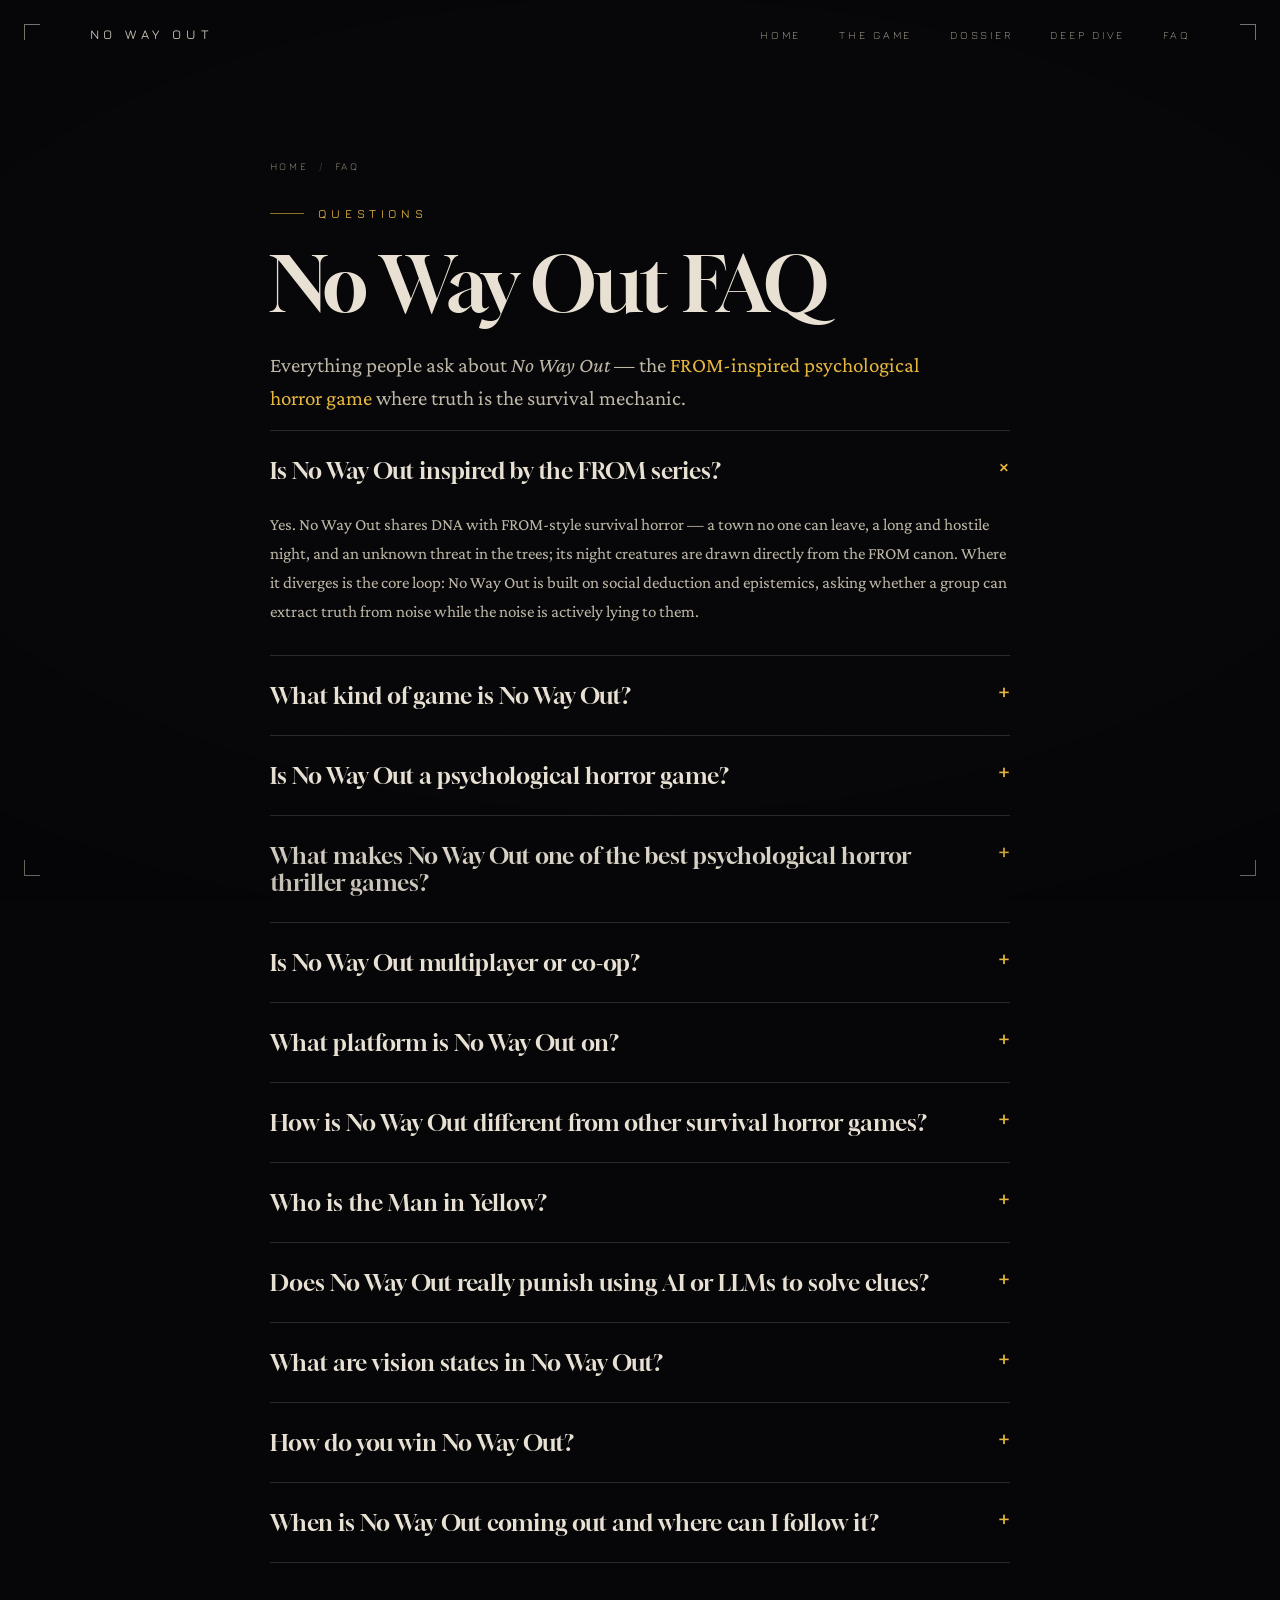
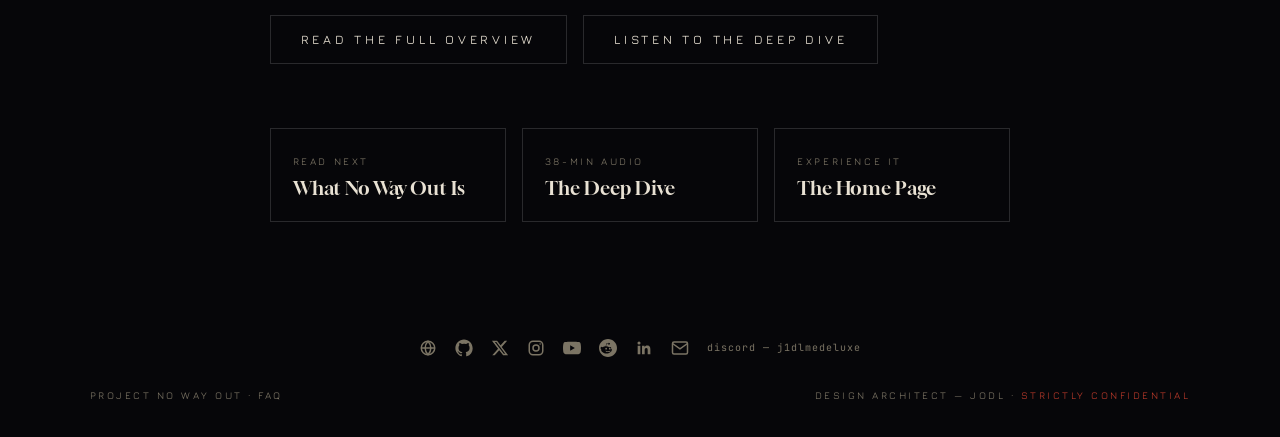
==== commit 181fb76d: "seo: add full Design Dossier page (public, crawlable design doc) - dossier.html — the complete game " ====
--- a/faq.html
+++ b/faq.html
@@ -92,6 +92,7 @@
   <div class="nav-links">
     <a href="index.html">Home</a>
     <a href="game.html">The Game</a>
+    <a href="dossier.html">Dossier</a>
     <a href="podcast.html">Deep Dive</a>
     <a href="faq.html">FAQ</a>
   </div>
--- a/assets/pages.css
+++ b/assets/pages.css
@@ -38,6 +38,23 @@
 .prose ul li{position:relative;padding-left:26px;margin-top:.7em}
 .prose ul li::before{content:"";position:absolute;left:4px;top:.62em;width:6px;height:6px;background:var(--yellow);transform:rotate(45deg);opacity:.8}
 .prose blockquote{border-left:2px solid var(--blood);padding:6px 0 6px 26px;margin:1.6em 0;font-style:italic;color:var(--bone);font-size:1.05em}
+.prose .table-wrap{overflow-x:auto;margin:1.5em 0}
+.prose table{width:100%;border-collapse:collapse;font-family:'Crimson',serif;font-size:15px;min-width:520px}
+.prose th,.prose td{border:1px solid var(--line2);padding:10px 14px;text-align:left;vertical-align:top;line-height:1.5}
+.prose th{font-family:'Label';font-weight:500;font-size:10.5px;letter-spacing:.16em;text-transform:uppercase;color:var(--yellow);background:rgba(255,255,255,.025)}
+.prose td b{color:var(--bone)}
+
+/* classified tag + section index for the dossier */
+.classified{display:inline-flex;align-items:center;gap:10px;font-family:'Mono';font-size:10px;letter-spacing:.18em;text-transform:uppercase;color:var(--blood);border:1px solid rgba(184,57,42,.4);padding:6px 12px;margin-top:18px}
+.classified::before{content:"";width:6px;height:6px;background:var(--blood);border-radius:50%}
+.dossier-toc{margin:34px 0 0;padding:24px 26px;border:1px solid var(--line2);background:rgba(255,255,255,.012)}
+.dossier-toc .toc-k{font-family:'Label';font-size:10px;letter-spacing:.26em;text-transform:uppercase;color:var(--ash);margin-bottom:14px}
+.dossier-toc ol{list-style:none;margin:0;padding:0;columns:2;column-gap:34px}
+.dossier-toc li{margin:0 0 9px;break-inside:avoid}
+.dossier-toc a{font-family:'Crimson',serif;font-size:15px;color:var(--bone2);transition:color .25s var(--ease)}
+.dossier-toc a:hover{color:var(--yellow)}
+.dossier-toc a .num{font-family:'Mono';font-size:11px;color:var(--yellow-deep);margin-right:10px}
+@media(max-width:640px){.dossier-toc ol{columns:1}}
 
 /* feature cards (game page pillars / threats) */
 .card-grid{display:grid;grid-template-columns:repeat(auto-fit,minmax(260px,1fr));gap:20px;margin-top:34px}
